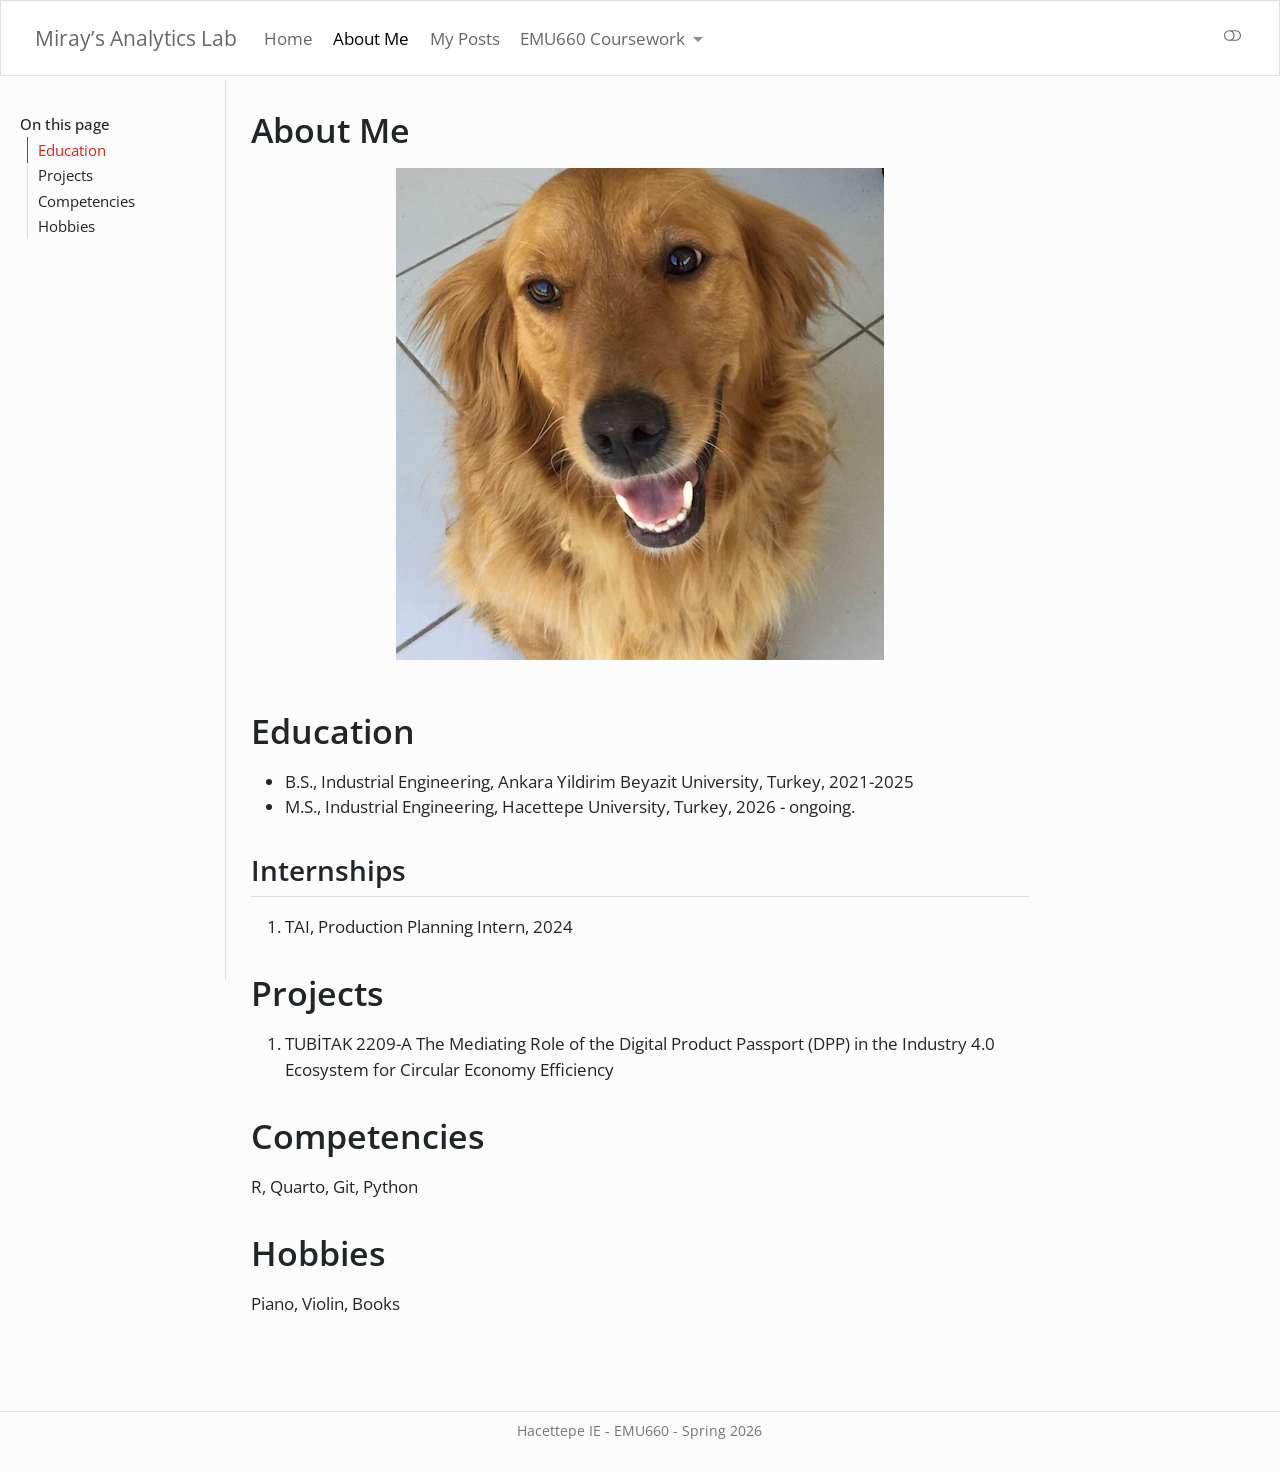
==== docs/about.html @ 6450e8f9 "update assgnmnts" ====
<!DOCTYPE html>
<html xmlns="http://www.w3.org/1999/xhtml" lang="en" xml:lang="en"><head>

<meta charset="utf-8">
<meta name="generator" content="quarto-1.8.25">

<meta name="viewport" content="width=device-width, initial-scale=1.0, user-scalable=yes">


<title>About Me – Miray’s Analytics Lab</title>
<style>
code{white-space: pre-wrap;}
span.smallcaps{font-variant: small-caps;}
div.columns{display: flex; gap: min(4vw, 1.5em);}
div.column{flex: auto; overflow-x: auto;}
div.hanging-indent{margin-left: 1.5em; text-indent: -1.5em;}
ul.task-list{list-style: none;}
ul.task-list li input[type="checkbox"] {
  width: 0.8em;
  margin: 0 0.8em 0.2em -1em; /* quarto-specific, see https://github.com/quarto-dev/quarto-cli/issues/4556 */ 
  vertical-align: middle;
}
</style>


<script src="site_libs/quarto-nav/quarto-nav.js"></script>
<script src="site_libs/quarto-nav/headroom.min.js"></script>
<script src="site_libs/clipboard/clipboard.min.js"></script>
<script src="site_libs/quarto-search/autocomplete.umd.js"></script>
<script src="site_libs/quarto-search/fuse.min.js"></script>
<script src="site_libs/quarto-search/quarto-search.js"></script>
<meta name="quarto:offset" content="./">
<script src="site_libs/quarto-html/quarto.js" type="module"></script>
<script src="site_libs/quarto-html/tabsets/tabsets.js" type="module"></script>
<script src="site_libs/quarto-html/axe/axe-check.js" type="module"></script>
<script src="site_libs/quarto-html/popper.min.js"></script>
<script src="site_libs/quarto-html/tippy.umd.min.js"></script>
<script src="site_libs/quarto-html/anchor.min.js"></script>
<link href="site_libs/quarto-html/tippy.css" rel="stylesheet">
<link href="site_libs/quarto-html/quarto-syntax-highlighting-7b89279ff1a6dce999919e0e67d4d9ec.css" rel="stylesheet" class="quarto-color-scheme" id="quarto-text-highlighting-styles">
<link href="site_libs/quarto-html/quarto-syntax-highlighting-dark-707d8167ce6003fca903bfe2be84ab7f.css" rel="stylesheet" class="quarto-color-scheme quarto-color-alternate" id="quarto-text-highlighting-styles">
<link href="site_libs/quarto-html/quarto-syntax-highlighting-7b89279ff1a6dce999919e0e67d4d9ec.css" rel="stylesheet" class="quarto-color-scheme-extra" id="quarto-text-highlighting-styles">
<script src="site_libs/bootstrap/bootstrap.min.js"></script>
<link href="site_libs/bootstrap/bootstrap-icons.css" rel="stylesheet">
<link href="site_libs/bootstrap/bootstrap-dc61dccf6db8fd9416e1204158b08c6a.min.css" rel="stylesheet" append-hash="true" class="quarto-color-scheme" id="quarto-bootstrap" data-mode="light">
<link href="site_libs/bootstrap/bootstrap-dark-521981a8940135a76b4a303cca0f53aa.min.css" rel="stylesheet" append-hash="true" class="quarto-color-scheme quarto-color-alternate" id="quarto-bootstrap" data-mode="dark">
<link href="site_libs/bootstrap/bootstrap-dc61dccf6db8fd9416e1204158b08c6a.min.css" rel="stylesheet" append-hash="true" class="quarto-color-scheme-extra" id="quarto-bootstrap" data-mode="light">
<script id="quarto-search-options" type="application/json">{
  "location": "navbar",
  "copy-button": false,
  "collapse-after": 3,
  "panel-placement": "end",
  "type": "overlay",
  "limit": 50,
  "keyboard-shortcut": [
    "f",
    "/",
    "s"
  ],
  "show-item-context": false,
  "language": {
    "search-no-results-text": "No results",
    "search-matching-documents-text": "matching documents",
    "search-copy-link-title": "Copy link to search",
    "search-hide-matches-text": "Hide additional matches",
    "search-more-match-text": "more match in this document",
    "search-more-matches-text": "more matches in this document",
    "search-clear-button-title": "Clear",
    "search-text-placeholder": "",
    "search-detached-cancel-button-title": "Cancel",
    "search-submit-button-title": "Submit",
    "search-label": "Search"
  }
}</script>


<link rel="stylesheet" href="styles.css">
</head>

<body class="docked nav-fixed quarto-light"><script id="quarto-html-before-body" type="application/javascript">
    const toggleBodyColorMode = (bsSheetEl) => {
      const mode = bsSheetEl.getAttribute("data-mode");
      const bodyEl = window.document.querySelector("body");
      if (mode === "dark") {
        bodyEl.classList.add("quarto-dark");
        bodyEl.classList.remove("quarto-light");
      } else {
        bodyEl.classList.add("quarto-light");
        bodyEl.classList.remove("quarto-dark");
      }
    }
    const toggleBodyColorPrimary = () => {
      const bsSheetEl = window.document.querySelector("link#quarto-bootstrap:not([rel=disabled-stylesheet])");
      if (bsSheetEl) {
        toggleBodyColorMode(bsSheetEl);
      }
    }
    const setColorSchemeToggle = (alternate) => {
      const toggles = window.document.querySelectorAll('.quarto-color-scheme-toggle');
      for (let i=0; i < toggles.length; i++) {
        const toggle = toggles[i];
        if (toggle) {
          if (alternate) {
            toggle.classList.add("alternate");
          } else {
            toggle.classList.remove("alternate");
          }
        }
      }
    };
    const toggleColorMode = (alternate) => {
      // Switch the stylesheets
      const primaryStylesheets = window.document.querySelectorAll('link.quarto-color-scheme:not(.quarto-color-alternate)');
      const alternateStylesheets = window.document.querySelectorAll('link.quarto-color-scheme.quarto-color-alternate');
      manageTransitions('#quarto-margin-sidebar .nav-link', false);
      if (alternate) {
        // note: dark is layered on light, we don't disable primary!
        enableStylesheet(alternateStylesheets);
        for (const sheetNode of alternateStylesheets) {
          if (sheetNode.id === "quarto-bootstrap") {
            toggleBodyColorMode(sheetNode);
          }
        }
      } else {
        disableStylesheet(alternateStylesheets);
        enableStylesheet(primaryStylesheets)
        toggleBodyColorPrimary();
      }
      manageTransitions('#quarto-margin-sidebar .nav-link', true);
      // Switch the toggles
      setColorSchemeToggle(alternate)
      // Hack to workaround the fact that safari doesn't
      // properly recolor the scrollbar when toggling (#1455)
      if (navigator.userAgent.indexOf('Safari') > 0 && navigator.userAgent.indexOf('Chrome') == -1) {
        manageTransitions("body", false);
        window.scrollTo(0, 1);
        setTimeout(() => {
          window.scrollTo(0, 0);
          manageTransitions("body", true);
        }, 40);
      }
    }
    const disableStylesheet = (stylesheets) => {
      for (let i=0; i < stylesheets.length; i++) {
        const stylesheet = stylesheets[i];
        stylesheet.rel = 'disabled-stylesheet';
      }
    }
    const enableStylesheet = (stylesheets) => {
      for (let i=0; i < stylesheets.length; i++) {
        const stylesheet = stylesheets[i];
        if(stylesheet.rel !== 'stylesheet') { // for Chrome, which will still FOUC without this check
          stylesheet.rel = 'stylesheet';
        }
      }
    }
    const manageTransitions = (selector, allowTransitions) => {
      const els = window.document.querySelectorAll(selector);
      for (let i=0; i < els.length; i++) {
        const el = els[i];
        if (allowTransitions) {
          el.classList.remove('notransition');
        } else {
          el.classList.add('notransition');
        }
      }
    }
    const isFileUrl = () => {
      return window.location.protocol === 'file:';
    }
    const hasAlternateSentinel = () => {
      let styleSentinel = getColorSchemeSentinel();
      if (styleSentinel !== null) {
        return styleSentinel === "alternate";
      } else {
        return false;
      }
    }
    const setStyleSentinel = (alternate) => {
      const value = alternate ? "alternate" : "default";
      if (!isFileUrl()) {
        window.localStorage.setItem("quarto-color-scheme", value);
      } else {
        localAlternateSentinel = value;
      }
    }
    const getColorSchemeSentinel = () => {
      if (!isFileUrl()) {
        const storageValue = window.localStorage.getItem("quarto-color-scheme");
        return storageValue != null ? storageValue : localAlternateSentinel;
      } else {
        return localAlternateSentinel;
      }
    }
    const toggleGiscusIfUsed = (isAlternate, darkModeDefault) => {
      const baseTheme = document.querySelector('#giscus-base-theme')?.value ?? 'light';
      const alternateTheme = document.querySelector('#giscus-alt-theme')?.value ?? 'dark';
      let newTheme = '';
      if(authorPrefersDark) {
        newTheme = isAlternate ? baseTheme : alternateTheme;
      } else {
        newTheme = isAlternate ? alternateTheme : baseTheme;
      }
      const changeGiscusTheme = () => {
        // From: https://github.com/giscus/giscus/issues/336
        const sendMessage = (message) => {
          const iframe = document.querySelector('iframe.giscus-frame');
          if (!iframe) return;
          iframe.contentWindow.postMessage({ giscus: message }, 'https://giscus.app');
        }
        sendMessage({
          setConfig: {
            theme: newTheme
          }
        });
      }
      const isGiscussLoaded = window.document.querySelector('iframe.giscus-frame') !== null;
      if (isGiscussLoaded) {
        changeGiscusTheme();
      }
    };
    const authorPrefersDark = false;
    const darkModeDefault = authorPrefersDark;
      document.querySelector('link#quarto-text-highlighting-styles.quarto-color-scheme-extra').rel = 'disabled-stylesheet';
      document.querySelector('link#quarto-bootstrap.quarto-color-scheme-extra').rel = 'disabled-stylesheet';
    let localAlternateSentinel = darkModeDefault ? 'alternate' : 'default';
    // Dark / light mode switch
    window.quartoToggleColorScheme = () => {
      // Read the current dark / light value
      let toAlternate = !hasAlternateSentinel();
      toggleColorMode(toAlternate);
      setStyleSentinel(toAlternate);
      toggleGiscusIfUsed(toAlternate, darkModeDefault);
      window.dispatchEvent(new Event('resize'));
    };
    // Switch to dark mode if need be
    if (hasAlternateSentinel()) {
      toggleColorMode(true);
    } else {
      toggleColorMode(false);
    }
  </script>

<div id="quarto-search-results"></div>
  <header id="quarto-header" class="headroom fixed-top">
    <nav class="navbar navbar-expand-lg " data-bs-theme="dark">
      <div class="navbar-container container-fluid">
      <div class="navbar-brand-container mx-auto">
    <a href="./index.html" class="navbar-brand navbar-brand-logo">
    </a>
    <a class="navbar-brand" href="./index.html">
    <span class="navbar-title">Miray’s Analytics Lab</span>
    </a>
  </div>
            <div id="quarto-search" class="" title="Search"></div>
          <button class="navbar-toggler" type="button" data-bs-toggle="collapse" data-bs-target="#navbarCollapse" aria-controls="navbarCollapse" role="menu" aria-expanded="false" aria-label="Toggle navigation" onclick="if (window.quartoToggleHeadroom) { window.quartoToggleHeadroom(); }">
  <span class="navbar-toggler-icon"></span>
</button>
          <div class="collapse navbar-collapse" id="navbarCollapse">
            <ul class="navbar-nav navbar-nav-scroll me-auto">
  <li class="nav-item">
    <a class="nav-link" href="./index.html"> 
<span class="menu-text">Home</span></a>
  </li>  
  <li class="nav-item">
    <a class="nav-link active" href="./about.html" aria-current="page"> 
<span class="menu-text">About Me</span></a>
  </li>  
  <li class="nav-item">
    <a class="nav-link" href="./posts.html"> 
<span class="menu-text">My Posts</span></a>
  </li>  
  <li class="nav-item dropdown ">
    <a class="nav-link dropdown-toggle" href="#" id="nav-menu-emu660-coursework" role="link" data-bs-toggle="dropdown" aria-expanded="false">
 <span class="menu-text">EMU660 Coursework</span>
    </a>
    <ul class="dropdown-menu" aria-labelledby="nav-menu-emu660-coursework">    
        <li>
    <a class="dropdown-item" href="./assignments.html">
 <span class="dropdown-text">Assignments</span></a>
  </li>  
        <li>
    <a class="dropdown-item" href="./project.html">
 <span class="dropdown-text">Project</span></a>
  </li>  
    </ul>
  </li>
</ul>
          </div> <!-- /navcollapse -->
            <div class="quarto-navbar-tools tools-wide">
    <a href="https://github.com/sevvalmiray" title="" class="quarto-navigation-tool px-1" aria-label=""><i class="bi bi-github"></i></a>
    <a href="https://www.linkedin.com/in/sevvalmiray/" title="" class="quarto-navigation-tool px-1" aria-label=""><i class="bi bi-linkedin"></i></a>
  <a href="" class="quarto-color-scheme-toggle quarto-navigation-tool  px-1" onclick="window.quartoToggleColorScheme(); return false;" title="Toggle dark mode"><i class="bi"></i></a>
</div>
      </div> <!-- /container-fluid -->
    </nav>
</header>
<!-- content -->
<div id="quarto-content" class="quarto-container page-columns page-rows-contents page-layout-article page-navbar">
<!-- sidebar -->
  <nav id="quarto-sidebar" class="sidebar collapse collapse-horizontal quarto-sidebar-collapse-item sidebar-navigation docked overflow-auto">
    <nav id="TOC" role="doc-toc" class="toc-active">
    <h2 id="toc-title">On this page</h2>
   
  <ul>
  <li><a href="#education" id="toc-education" class="nav-link active" data-scroll-target="#education">Education</a>
  <ul class="collapse">
  <li><a href="#internships" id="toc-internships" class="nav-link" data-scroll-target="#internships">Internships</a></li>
  </ul></li>
  <li><a href="#projects" id="toc-projects" class="nav-link" data-scroll-target="#projects">Projects</a></li>
  <li><a href="#competencies" id="toc-competencies" class="nav-link" data-scroll-target="#competencies">Competencies</a></li>
  <li><a href="#hobbies" id="toc-hobbies" class="nav-link" data-scroll-target="#hobbies">Hobbies</a></li>
  </ul>
</nav>
</nav>
<div id="quarto-sidebar-glass" class="quarto-sidebar-collapse-item" data-bs-toggle="collapse" data-bs-target=".quarto-sidebar-collapse-item"></div>
<!-- margin-sidebar -->
    <div id="quarto-margin-sidebar" class="sidebar margin-sidebar zindex-bottom">
    </div>
<!-- main -->
<main class="content" id="quarto-document-content">


<header id="title-block-header" class="quarto-title-block default">
<div class="quarto-title">
<h1 class="title">About Me</h1>
</div>



<div class="quarto-title-meta">

    
  
    
  </div>
  


</header>


<div class="quarto-figure quarto-figure-center">
<figure class="figure">
<p><img src="assets/images/vesikalik1.jpeg" class="img-fluid quarto-figure quarto-figure-center figure-img"></p>
</figure>
</div>
<section id="education" class="level1">
<h1>Education</h1>
<ul>
<li>B.S., Industrial Engineering, Ankara Yildirim Beyazit University, Turkey, 2021-2025</li>
<li>M.S., Industrial Engineering, Hacettepe University, Turkey, 2026 - ongoing.</li>
</ul>
<section id="internships" class="level2">
<h2 class="anchored" data-anchor-id="internships">Internships</h2>
<ol type="1">
<li>TAI, Production Planning Intern, 2024</li>
</ol>
</section>
</section>
<section id="projects" class="level1">
<h1>Projects</h1>
<ol type="1">
<li>TUBİTAK 2209-A The Mediating Role of the Digital Product Passport (DPP) in the Industry 4.0 Ecosystem for Circular Economy Efficiency</li>
</ol>
</section>
<section id="competencies" class="level1">
<h1>Competencies</h1>
<p>R, Quarto, Git, Python</p>
</section>
<section id="hobbies" class="level1">
<h1>Hobbies</h1>
<p>Piano, Violin, Books</p>


</section>

<a onclick="window.scrollTo(0, 0); return false;" role="button" id="quarto-back-to-top"><i class="bi bi-arrow-up"></i> Back to top</a></main> <!-- /main -->
<script id="quarto-html-after-body" type="application/javascript">
  window.document.addEventListener("DOMContentLoaded", function (event) {
    // Ensure there is a toggle, if there isn't float one in the top right
    if (window.document.querySelector('.quarto-color-scheme-toggle') === null) {
      const a = window.document.createElement('a');
      a.classList.add('top-right');
      a.classList.add('quarto-color-scheme-toggle');
      a.href = "";
      a.onclick = function() { try { window.quartoToggleColorScheme(); } catch {} return false; };
      const i = window.document.createElement("i");
      i.classList.add('bi');
      a.appendChild(i);
      window.document.body.appendChild(a);
    }
    setColorSchemeToggle(hasAlternateSentinel())
    const icon = "";
    const anchorJS = new window.AnchorJS();
    anchorJS.options = {
      placement: 'right',
      icon: icon
    };
    anchorJS.add('.anchored');
    const isCodeAnnotation = (el) => {
      for (const clz of el.classList) {
        if (clz.startsWith('code-annotation-')) {                     
          return true;
        }
      }
      return false;
    }
    const onCopySuccess = function(e) {
      // button target
      const button = e.trigger;
      // don't keep focus
      button.blur();
      // flash "checked"
      button.classList.add('code-copy-button-checked');
      var currentTitle = button.getAttribute("title");
      button.setAttribute("title", "Copied!");
      let tooltip;
      if (window.bootstrap) {
        button.setAttribute("data-bs-toggle", "tooltip");
        button.setAttribute("data-bs-placement", "left");
        button.setAttribute("data-bs-title", "Copied!");
        tooltip = new bootstrap.Tooltip(button, 
          { trigger: "manual", 
            customClass: "code-copy-button-tooltip",
            offset: [0, -8]});
        tooltip.show();    
      }
      setTimeout(function() {
        if (tooltip) {
          tooltip.hide();
          button.removeAttribute("data-bs-title");
          button.removeAttribute("data-bs-toggle");
          button.removeAttribute("data-bs-placement");
        }
        button.setAttribute("title", currentTitle);
        button.classList.remove('code-copy-button-checked');
      }, 1000);
      // clear code selection
      e.clearSelection();
    }
    const getTextToCopy = function(trigger) {
      const outerScaffold = trigger.parentElement.cloneNode(true);
      const codeEl = outerScaffold.querySelector('code');
      for (const childEl of codeEl.children) {
        if (isCodeAnnotation(childEl)) {
          childEl.remove();
        }
      }
      return codeEl.innerText;
    }
    const clipboard = new window.ClipboardJS('.code-copy-button:not([data-in-quarto-modal])', {
      text: getTextToCopy
    });
    clipboard.on('success', onCopySuccess);
    if (window.document.getElementById('quarto-embedded-source-code-modal')) {
      const clipboardModal = new window.ClipboardJS('.code-copy-button[data-in-quarto-modal]', {
        text: getTextToCopy,
        container: window.document.getElementById('quarto-embedded-source-code-modal')
      });
      clipboardModal.on('success', onCopySuccess);
    }
      var localhostRegex = new RegExp(/^(?:http|https):\/\/localhost\:?[0-9]*\//);
      var mailtoRegex = new RegExp(/^mailto:/);
        var filterRegex = new RegExp('/' + window.location.host + '/');
      var isInternal = (href) => {
          return filterRegex.test(href) || localhostRegex.test(href) || mailtoRegex.test(href);
      }
      // Inspect non-navigation links and adorn them if external
     var links = window.document.querySelectorAll('a[href]:not(.nav-link):not(.navbar-brand):not(.toc-action):not(.sidebar-link):not(.sidebar-item-toggle):not(.pagination-link):not(.no-external):not([aria-hidden]):not(.dropdown-item):not(.quarto-navigation-tool):not(.about-link)');
      for (var i=0; i<links.length; i++) {
        const link = links[i];
        if (!isInternal(link.href)) {
          // undo the damage that might have been done by quarto-nav.js in the case of
          // links that we want to consider external
          if (link.dataset.originalHref !== undefined) {
            link.href = link.dataset.originalHref;
          }
        }
      }
    function tippyHover(el, contentFn, onTriggerFn, onUntriggerFn) {
      const config = {
        allowHTML: true,
        maxWidth: 500,
        delay: 100,
        arrow: false,
        appendTo: function(el) {
            return el.parentElement;
        },
        interactive: true,
        interactiveBorder: 10,
        theme: 'quarto',
        placement: 'bottom-start',
      };
      if (contentFn) {
        config.content = contentFn;
      }
      if (onTriggerFn) {
        config.onTrigger = onTriggerFn;
      }
      if (onUntriggerFn) {
        config.onUntrigger = onUntriggerFn;
      }
      window.tippy(el, config); 
    }
    const noterefs = window.document.querySelectorAll('a[role="doc-noteref"]');
    for (var i=0; i<noterefs.length; i++) {
      const ref = noterefs[i];
      tippyHover(ref, function() {
        // use id or data attribute instead here
        let href = ref.getAttribute('data-footnote-href') || ref.getAttribute('href');
        try { href = new URL(href).hash; } catch {}
        const id = href.replace(/^#\/?/, "");
        const note = window.document.getElementById(id);
        if (note) {
          return note.innerHTML;
        } else {
          return "";
        }
      });
    }
    const xrefs = window.document.querySelectorAll('a.quarto-xref');
    const processXRef = (id, note) => {
      // Strip column container classes
      const stripColumnClz = (el) => {
        el.classList.remove("page-full", "page-columns");
        if (el.children) {
          for (const child of el.children) {
            stripColumnClz(child);
          }
        }
      }
      stripColumnClz(note)
      if (id === null || id.startsWith('sec-')) {
        // Special case sections, only their first couple elements
        const container = document.createElement("div");
        if (note.children && note.children.length > 2) {
          container.appendChild(note.children[0].cloneNode(true));
          for (let i = 1; i < note.children.length; i++) {
            const child = note.children[i];
            if (child.tagName === "P" && child.innerText === "") {
              continue;
            } else {
              container.appendChild(child.cloneNode(true));
              break;
            }
          }
          if (window.Quarto?.typesetMath) {
            window.Quarto.typesetMath(container);
          }
          return container.innerHTML
        } else {
          if (window.Quarto?.typesetMath) {
            window.Quarto.typesetMath(note);
          }
          return note.innerHTML;
        }
      } else {
        // Remove any anchor links if they are present
        const anchorLink = note.querySelector('a.anchorjs-link');
        if (anchorLink) {
          anchorLink.remove();
        }
        if (window.Quarto?.typesetMath) {
          window.Quarto.typesetMath(note);
        }
        if (note.classList.contains("callout")) {
          return note.outerHTML;
        } else {
          return note.innerHTML;
        }
      }
    }
    for (var i=0; i<xrefs.length; i++) {
      const xref = xrefs[i];
      tippyHover(xref, undefined, function(instance) {
        instance.disable();
        let url = xref.getAttribute('href');
        let hash = undefined; 
        if (url.startsWith('#')) {
          hash = url;
        } else {
          try { hash = new URL(url).hash; } catch {}
        }
        if (hash) {
          const id = hash.replace(/^#\/?/, "");
          const note = window.document.getElementById(id);
          if (note !== null) {
            try {
              const html = processXRef(id, note.cloneNode(true));
              instance.setContent(html);
            } finally {
              instance.enable();
              instance.show();
            }
          } else {
            // See if we can fetch this
            fetch(url.split('#')[0])
            .then(res => res.text())
            .then(html => {
              const parser = new DOMParser();
              const htmlDoc = parser.parseFromString(html, "text/html");
              const note = htmlDoc.getElementById(id);
              if (note !== null) {
                const html = processXRef(id, note);
                instance.setContent(html);
              } 
            }).finally(() => {
              instance.enable();
              instance.show();
            });
          }
        } else {
          // See if we can fetch a full url (with no hash to target)
          // This is a special case and we should probably do some content thinning / targeting
          fetch(url)
          .then(res => res.text())
          .then(html => {
            const parser = new DOMParser();
            const htmlDoc = parser.parseFromString(html, "text/html");
            const note = htmlDoc.querySelector('main.content');
            if (note !== null) {
              // This should only happen for chapter cross references
              // (since there is no id in the URL)
              // remove the first header
              if (note.children.length > 0 && note.children[0].tagName === "HEADER") {
                note.children[0].remove();
              }
              const html = processXRef(null, note);
              instance.setContent(html);
            } 
          }).finally(() => {
            instance.enable();
            instance.show();
          });
        }
      }, function(instance) {
      });
    }
        let selectedAnnoteEl;
        const selectorForAnnotation = ( cell, annotation) => {
          let cellAttr = 'data-code-cell="' + cell + '"';
          let lineAttr = 'data-code-annotation="' +  annotation + '"';
          const selector = 'span[' + cellAttr + '][' + lineAttr + ']';
          return selector;
        }
        const selectCodeLines = (annoteEl) => {
          const doc = window.document;
          const targetCell = annoteEl.getAttribute("data-target-cell");
          const targetAnnotation = annoteEl.getAttribute("data-target-annotation");
          const annoteSpan = window.document.querySelector(selectorForAnnotation(targetCell, targetAnnotation));
          const lines = annoteSpan.getAttribute("data-code-lines").split(",");
          const lineIds = lines.map((line) => {
            return targetCell + "-" + line;
          })
          let top = null;
          let height = null;
          let parent = null;
          if (lineIds.length > 0) {
              //compute the position of the single el (top and bottom and make a div)
              const el = window.document.getElementById(lineIds[0]);
              top = el.offsetTop;
              height = el.offsetHeight;
              parent = el.parentElement.parentElement;
            if (lineIds.length > 1) {
              const lastEl = window.document.getElementById(lineIds[lineIds.length - 1]);
              const bottom = lastEl.offsetTop + lastEl.offsetHeight;
              height = bottom - top;
            }
            if (top !== null && height !== null && parent !== null) {
              // cook up a div (if necessary) and position it 
              let div = window.document.getElementById("code-annotation-line-highlight");
              if (div === null) {
                div = window.document.createElement("div");
                div.setAttribute("id", "code-annotation-line-highlight");
                div.style.position = 'absolute';
                parent.appendChild(div);
              }
              div.style.top = top - 2 + "px";
              div.style.height = height + 4 + "px";
              div.style.left = 0;
              let gutterDiv = window.document.getElementById("code-annotation-line-highlight-gutter");
              if (gutterDiv === null) {
                gutterDiv = window.document.createElement("div");
                gutterDiv.setAttribute("id", "code-annotation-line-highlight-gutter");
                gutterDiv.style.position = 'absolute';
                const codeCell = window.document.getElementById(targetCell);
                const gutter = codeCell.querySelector('.code-annotation-gutter');
                gutter.appendChild(gutterDiv);
              }
              gutterDiv.style.top = top - 2 + "px";
              gutterDiv.style.height = height + 4 + "px";
            }
            selectedAnnoteEl = annoteEl;
          }
        };
        const unselectCodeLines = () => {
          const elementsIds = ["code-annotation-line-highlight", "code-annotation-line-highlight-gutter"];
          elementsIds.forEach((elId) => {
            const div = window.document.getElementById(elId);
            if (div) {
              div.remove();
            }
          });
          selectedAnnoteEl = undefined;
        };
          // Handle positioning of the toggle
      window.addEventListener(
        "resize",
        throttle(() => {
          elRect = undefined;
          if (selectedAnnoteEl) {
            selectCodeLines(selectedAnnoteEl);
          }
        }, 10)
      );
      function throttle(fn, ms) {
      let throttle = false;
      let timer;
        return (...args) => {
          if(!throttle) { // first call gets through
              fn.apply(this, args);
              throttle = true;
          } else { // all the others get throttled
              if(timer) clearTimeout(timer); // cancel #2
              timer = setTimeout(() => {
                fn.apply(this, args);
                timer = throttle = false;
              }, ms);
          }
        };
      }
        // Attach click handler to the DT
        const annoteDls = window.document.querySelectorAll('dt[data-target-cell]');
        for (const annoteDlNode of annoteDls) {
          annoteDlNode.addEventListener('click', (event) => {
            const clickedEl = event.target;
            if (clickedEl !== selectedAnnoteEl) {
              unselectCodeLines();
              const activeEl = window.document.querySelector('dt[data-target-cell].code-annotation-active');
              if (activeEl) {
                activeEl.classList.remove('code-annotation-active');
              }
              selectCodeLines(clickedEl);
              clickedEl.classList.add('code-annotation-active');
            } else {
              // Unselect the line
              unselectCodeLines();
              clickedEl.classList.remove('code-annotation-active');
            }
          });
        }
    const findCites = (el) => {
      const parentEl = el.parentElement;
      if (parentEl) {
        const cites = parentEl.dataset.cites;
        if (cites) {
          return {
            el,
            cites: cites.split(' ')
          };
        } else {
          return findCites(el.parentElement)
        }
      } else {
        return undefined;
      }
    };
    var bibliorefs = window.document.querySelectorAll('a[role="doc-biblioref"]');
    for (var i=0; i<bibliorefs.length; i++) {
      const ref = bibliorefs[i];
      const citeInfo = findCites(ref);
      if (citeInfo) {
        tippyHover(citeInfo.el, function() {
          var popup = window.document.createElement('div');
          citeInfo.cites.forEach(function(cite) {
            var citeDiv = window.document.createElement('div');
            citeDiv.classList.add('hanging-indent');
            citeDiv.classList.add('csl-entry');
            var biblioDiv = window.document.getElementById('ref-' + cite);
            if (biblioDiv) {
              citeDiv.innerHTML = biblioDiv.innerHTML;
            }
            popup.appendChild(citeDiv);
          });
          return popup.innerHTML;
        });
      }
    }
  });
  </script>
</div> <!-- /content -->
<footer class="footer">
  <div class="nav-footer">
    <div class="nav-footer-left">
      &nbsp;
    </div>   
    <div class="nav-footer-center">
<p>Hacettepe IE - EMU660 - Spring 2026</p>
</div>
    <div class="nav-footer-right">
      &nbsp;
    </div>
  </div>
</footer>




</body></html>
---- docs/site_libs/quarto-html/quarto-syntax-highlighting-7b89279ff1a6dce999919e0e67d4d9ec.css ----
/* quarto syntax highlight colors */
:root {
  --quarto-hl-ot-color: #003B4F;
  --quarto-hl-at-color: #657422;
  --quarto-hl-ss-color: #20794D;
  --quarto-hl-an-color: #5E5E5E;
  --quarto-hl-fu-color: #4758AB;
  --quarto-hl-st-color: #20794D;
  --quarto-hl-cf-color: #003B4F;
  --quarto-hl-op-color: #5E5E5E;
  --quarto-hl-er-color: #AD0000;
  --quarto-hl-bn-color: #AD0000;
  --quarto-hl-al-color: #AD0000;
  --quarto-hl-va-color: #111111;
  --quarto-hl-bu-color: inherit;
  --quarto-hl-ex-color: inherit;
  --quarto-hl-pp-color: #AD0000;
  --quarto-hl-in-color: #5E5E5E;
  --quarto-hl-vs-color: #20794D;
  --quarto-hl-wa-color: #5E5E5E;
  --quarto-hl-do-color: #5E5E5E;
  --quarto-hl-im-color: #00769E;
  --quarto-hl-ch-color: #20794D;
  --quarto-hl-dt-color: #AD0000;
  --quarto-hl-fl-color: #AD0000;
  --quarto-hl-co-color: #5E5E5E;
  --quarto-hl-cv-color: #5E5E5E;
  --quarto-hl-cn-color: #8f5902;
  --quarto-hl-sc-color: #5E5E5E;
  --quarto-hl-dv-color: #AD0000;
  --quarto-hl-kw-color: #003B4F;
}

/* other quarto variables */
:root {
  --quarto-font-monospace: SFMono-Regular, Menlo, Monaco, Consolas, "Liberation Mono", "Courier New", monospace;
}

/* syntax highlight based on Pandoc's rules */
pre > code.sourceCode > span {
  color: #003B4F;
}

code.sourceCode > span {
  color: #003B4F;
}

div.sourceCode,
div.sourceCode pre.sourceCode {
  color: #003B4F;
}

/* Normal */
code span {
  color: #003B4F;
}

/* Alert */
code span.al {
  color: #AD0000;
  font-style: inherit;
}

/* Annotation */
code span.an {
  color: #5E5E5E;
  font-style: inherit;
}

/* Attribute */
code span.at {
  color: #657422;
  font-style: inherit;
}

/* BaseN */
code span.bn {
  color: #AD0000;
  font-style: inherit;
}

/* BuiltIn */
code span.bu {
  font-style: inherit;
}

/* ControlFlow */
code span.cf {
  color: #003B4F;
  font-weight: bold;
  font-style: inherit;
}

/* Char */
code span.ch {
  color: #20794D;
  font-style: inherit;
}

/* Constant */
code span.cn {
  color: #8f5902;
  font-style: inherit;
}

/* Comment */
code span.co {
  color: #5E5E5E;
  font-style: inherit;
}

/* CommentVar */
code span.cv {
  color: #5E5E5E;
  font-style: italic;
}

/* Documentation */
code span.do {
  color: #5E5E5E;
  font-style: italic;
}

/* DataType */
code span.dt {
  color: #AD0000;
  font-style: inherit;
}

/* DecVal */
code span.dv {
  color: #AD0000;
  font-style: inherit;
}

/* Error */
code span.er {
  color: #AD0000;
  font-style: inherit;
}

/* Extension */
code span.ex {
  font-style: inherit;
}

/* Float */
code span.fl {
  color: #AD0000;
  font-style: inherit;
}

/* Function */
code span.fu {
  color: #4758AB;
  font-style: inherit;
}

/* Import */
code span.im {
  color: #00769E;
  font-style: inherit;
}

/* Information */
code span.in {
  color: #5E5E5E;
  font-style: inherit;
}

/* Keyword */
code span.kw {
  color: #003B4F;
  font-weight: bold;
  font-style: inherit;
}

/* Operator */
code span.op {
  color: #5E5E5E;
  font-style: inherit;
}

/* Other */
code span.ot {
  color: #003B4F;
  font-style: inherit;
}

/* Preprocessor */
code span.pp {
  color: #AD0000;
  font-style: inherit;
}

/* SpecialChar */
code span.sc {
  color: #5E5E5E;
  font-style: inherit;
}

/* SpecialString */
code span.ss {
  color: #20794D;
  font-style: inherit;
}

/* String */
code span.st {
  color: #20794D;
  font-style: inherit;
}

/* Variable */
code span.va {
  color: #111111;
  font-style: inherit;
}

/* VerbatimString */
code span.vs {
  color: #20794D;
  font-style: inherit;
}

/* Warning */
code span.wa {
  color: #5E5E5E;
  font-style: italic;
}

.prevent-inlining {
  content: "</";
}

/*# sourceMappingURL=3944bc705cfaf4c80e56f77c5205168a.css.map */
---- docs/site_libs/quarto-html/quarto-syntax-highlighting-dark-707d8167ce6003fca903bfe2be84ab7f.css ----
/* quarto syntax highlight colors */
:root {
  --quarto-hl-al-color: #f07178;
  --quarto-hl-an-color: #d4d0ab;
  --quarto-hl-at-color: #00e0e0;
  --quarto-hl-bn-color: #d4d0ab;
  --quarto-hl-bu-color: #abe338;
  --quarto-hl-ch-color: #abe338;
  --quarto-hl-co-color: #f8f8f2;
  --quarto-hl-cv-color: #ffd700;
  --quarto-hl-cn-color: #ffd700;
  --quarto-hl-cf-color: #ffa07a;
  --quarto-hl-dt-color: #ffa07a;
  --quarto-hl-dv-color: #d4d0ab;
  --quarto-hl-do-color: #f8f8f2;
  --quarto-hl-er-color: #f07178;
  --quarto-hl-ex-color: #00e0e0;
  --quarto-hl-fl-color: #d4d0ab;
  --quarto-hl-fu-color: #ffa07a;
  --quarto-hl-im-color: #abe338;
  --quarto-hl-in-color: #d4d0ab;
  --quarto-hl-kw-color: #ffa07a;
  --quarto-hl-op-color: #ffa07a;
  --quarto-hl-ot-color: #00e0e0;
  --quarto-hl-pp-color: #dcc6e0;
  --quarto-hl-re-color: #00e0e0;
  --quarto-hl-sc-color: #abe338;
  --quarto-hl-ss-color: #abe338;
  --quarto-hl-st-color: #abe338;
  --quarto-hl-va-color: #00e0e0;
  --quarto-hl-vs-color: #abe338;
  --quarto-hl-wa-color: #dcc6e0;
}

/* other quarto variables */
:root {
  --quarto-font-monospace: SFMono-Regular, Menlo, Monaco, Consolas, "Liberation Mono", "Courier New", monospace;
}

/* syntax highlight based on Pandoc's rules */
pre > code.sourceCode > span {
  color: #f8f8f2;
}

code.sourceCode > span {
  color: #f8f8f2;
}

div.sourceCode,
div.sourceCode pre.sourceCode {
  color: #f8f8f2;
}

/* Normal */
code span {
  color: #f8f8f2;
}

/* Alert */
code span.al {
  color: #f07178;
}

/* Annotation */
code span.an {
  color: #d4d0ab;
}

/* Attribute */
code span.at {
  color: #00e0e0;
}

/* BaseN */
code span.bn {
  color: #d4d0ab;
}

/* BuiltIn */
code span.bu {
  color: #abe338;
}

/* ControlFlow */
code span.cf {
  font-weight: bold;
  color: #ffa07a;
}

/* Char */
code span.ch {
  color: #abe338;
}

/* Constant */
code span.cn {
  color: #ffd700;
}

/* Comment */
code span.co {
  font-style: italic;
  color: #f8f8f2;
}

/* CommentVar */
code span.cv {
  color: #ffd700;
}

/* Documentation */
code span.do {
  color: #f8f8f2;
}

/* DataType */
code span.dt {
  color: #ffa07a;
}

/* DecVal */
code span.dv {
  color: #d4d0ab;
}

/* Error */
code span.er {
  color: #f07178;
  text-decoration: underline;
}

/* Extension */
code span.ex {
  font-weight: bold;
  color: #00e0e0;
}

/* Float */
code span.fl {
  color: #d4d0ab;
}

/* Function */
code span.fu {
  color: #ffa07a;
}

/* Import */
code span.im {
  color: #abe338;
}

/* Information */
code span.in {
  color: #d4d0ab;
}

/* Keyword */
code span.kw {
  font-weight: bold;
  color: #ffa07a;
}

/* Operator */
code span.op {
  color: #ffa07a;
}

/* Other */
code span.ot {
  color: #00e0e0;
}

/* Preprocessor */
code span.pp {
  color: #dcc6e0;
}

/* RegionMarker */
code span.re {
  background-color: #f8f8f2;
  color: #00e0e0;
}

/* SpecialChar */
code span.sc {
  color: #abe338;
}

/* SpecialString */
code span.ss {
  color: #abe338;
}

/* String */
code span.st {
  color: #abe338;
}

/* Variable */
code span.va {
  color: #00e0e0;
}

/* VerbatimString */
code span.vs {
  color: #abe338;
}

/* Warning */
code span.wa {
  color: #dcc6e0;
}

.prevent-inlining {
  content: "</";
}

/*# sourceMappingURL=f5ab3bb6f5ded8da9f12dd3a91d3da26.css.map */
---- docs/site_libs/quarto-html/quarto-syntax-highlighting-7b89279ff1a6dce999919e0e67d4d9ec.css ----
/* quarto syntax highlight colors */
:root {
  --quarto-hl-ot-color: #003B4F;
  --quarto-hl-at-color: #657422;
  --quarto-hl-ss-color: #20794D;
  --quarto-hl-an-color: #5E5E5E;
  --quarto-hl-fu-color: #4758AB;
  --quarto-hl-st-color: #20794D;
  --quarto-hl-cf-color: #003B4F;
  --quarto-hl-op-color: #5E5E5E;
  --quarto-hl-er-color: #AD0000;
  --quarto-hl-bn-color: #AD0000;
  --quarto-hl-al-color: #AD0000;
  --quarto-hl-va-color: #111111;
  --quarto-hl-bu-color: inherit;
  --quarto-hl-ex-color: inherit;
  --quarto-hl-pp-color: #AD0000;
  --quarto-hl-in-color: #5E5E5E;
  --quarto-hl-vs-color: #20794D;
  --quarto-hl-wa-color: #5E5E5E;
  --quarto-hl-do-color: #5E5E5E;
  --quarto-hl-im-color: #00769E;
  --quarto-hl-ch-color: #20794D;
  --quarto-hl-dt-color: #AD0000;
  --quarto-hl-fl-color: #AD0000;
  --quarto-hl-co-color: #5E5E5E;
  --quarto-hl-cv-color: #5E5E5E;
  --quarto-hl-cn-color: #8f5902;
  --quarto-hl-sc-color: #5E5E5E;
  --quarto-hl-dv-color: #AD0000;
  --quarto-hl-kw-color: #003B4F;
}

/* other quarto variables */
:root {
  --quarto-font-monospace: SFMono-Regular, Menlo, Monaco, Consolas, "Liberation Mono", "Courier New", monospace;
}

/* syntax highlight based on Pandoc's rules */
pre > code.sourceCode > span {
  color: #003B4F;
}

code.sourceCode > span {
  color: #003B4F;
}

div.sourceCode,
div.sourceCode pre.sourceCode {
  color: #003B4F;
}

/* Normal */
code span {
  color: #003B4F;
}

/* Alert */
code span.al {
  color: #AD0000;
  font-style: inherit;
}

/* Annotation */
code span.an {
  color: #5E5E5E;
  font-style: inherit;
}

/* Attribute */
code span.at {
  color: #657422;
  font-style: inherit;
}

/* BaseN */
code span.bn {
  color: #AD0000;
  font-style: inherit;
}

/* BuiltIn */
code span.bu {
  font-style: inherit;
}

/* ControlFlow */
code span.cf {
  color: #003B4F;
  font-weight: bold;
  font-style: inherit;
}

/* Char */
code span.ch {
  color: #20794D;
  font-style: inherit;
}

/* Constant */
code span.cn {
  color: #8f5902;
  font-style: inherit;
}

/* Comment */
code span.co {
  color: #5E5E5E;
  font-style: inherit;
}

/* CommentVar */
code span.cv {
  color: #5E5E5E;
  font-style: italic;
}

/* Documentation */
code span.do {
  color: #5E5E5E;
  font-style: italic;
}

/* DataType */
code span.dt {
  color: #AD0000;
  font-style: inherit;
}

/* DecVal */
code span.dv {
  color: #AD0000;
  font-style: inherit;
}

/* Error */
code span.er {
  color: #AD0000;
  font-style: inherit;
}

/* Extension */
code span.ex {
  font-style: inherit;
}

/* Float */
code span.fl {
  color: #AD0000;
  font-style: inherit;
}

/* Function */
code span.fu {
  color: #4758AB;
  font-style: inherit;
}

/* Import */
code span.im {
  color: #00769E;
  font-style: inherit;
}

/* Information */
code span.in {
  color: #5E5E5E;
  font-style: inherit;
}

/* Keyword */
code span.kw {
  color: #003B4F;
  font-weight: bold;
  font-style: inherit;
}

/* Operator */
code span.op {
  color: #5E5E5E;
  font-style: inherit;
}

/* Other */
code span.ot {
  color: #003B4F;
  font-style: inherit;
}

/* Preprocessor */
code span.pp {
  color: #AD0000;
  font-style: inherit;
}

/* SpecialChar */
code span.sc {
  color: #5E5E5E;
  font-style: inherit;
}

/* SpecialString */
code span.ss {
  color: #20794D;
  font-style: inherit;
}

/* String */
code span.st {
  color: #20794D;
  font-style: inherit;
}

/* Variable */
code span.va {
  color: #111111;
  font-style: inherit;
}

/* VerbatimString */
code span.vs {
  color: #20794D;
  font-style: inherit;
}

/* Warning */
code span.wa {
  color: #5E5E5E;
  font-style: italic;
}

.prevent-inlining {
  content: "</";
}

/*# sourceMappingURL=3944bc705cfaf4c80e56f77c5205168a.css.map */
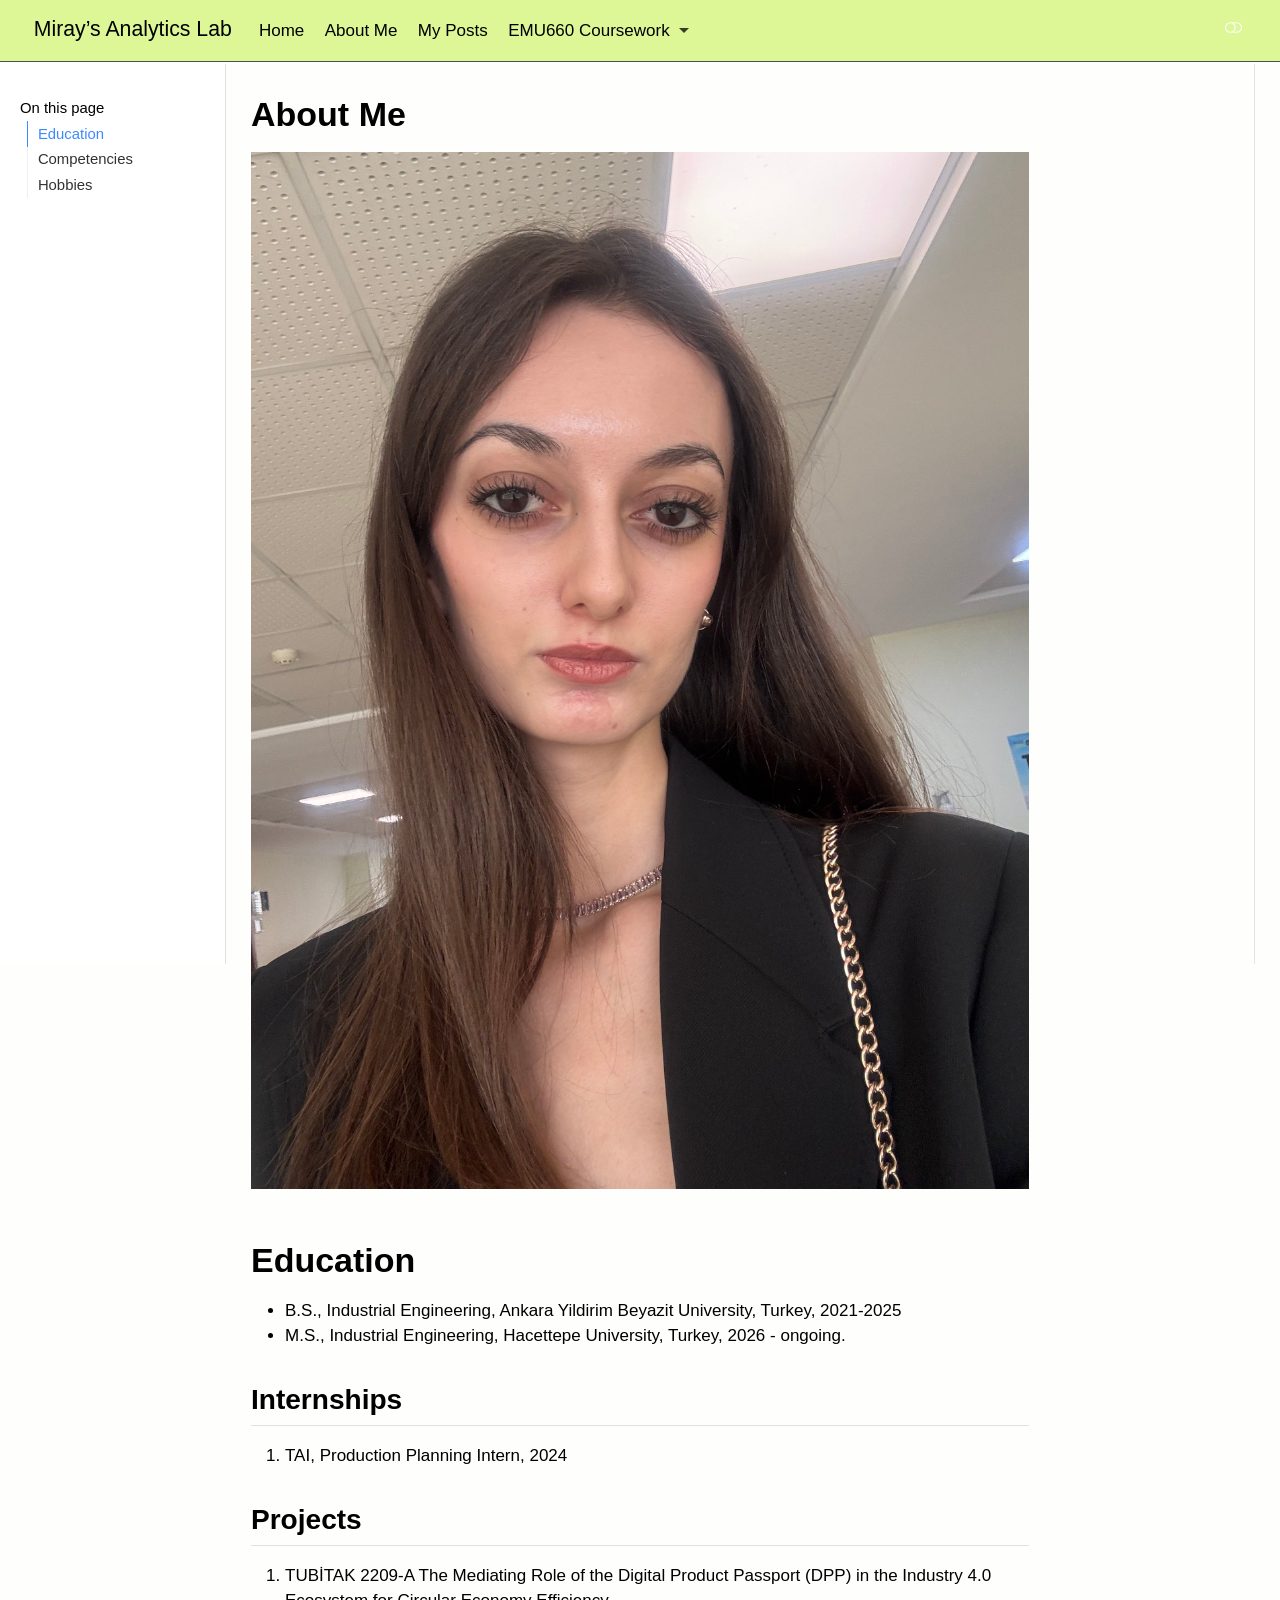
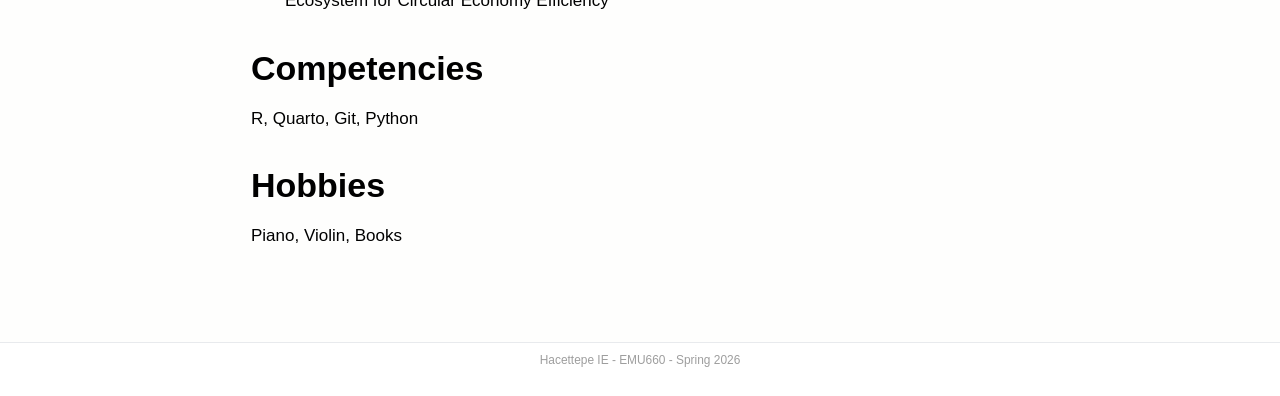
==== commit c750fba2: "update" ====
--- a/docs/about.html
+++ b/docs/about.html
@@ -42,9 +42,9 @@
 <link href="site_libs/quarto-html/quarto-syntax-highlighting-7b89279ff1a6dce999919e0e67d4d9ec.css" rel="stylesheet" class="quarto-color-scheme-extra" id="quarto-text-highlighting-styles">
 <script src="site_libs/bootstrap/bootstrap.min.js"></script>
 <link href="site_libs/bootstrap/bootstrap-icons.css" rel="stylesheet">
-<link href="site_libs/bootstrap/bootstrap-dc61dccf6db8fd9416e1204158b08c6a.min.css" rel="stylesheet" append-hash="true" class="quarto-color-scheme" id="quarto-bootstrap" data-mode="light">
-<link href="site_libs/bootstrap/bootstrap-dark-521981a8940135a76b4a303cca0f53aa.min.css" rel="stylesheet" append-hash="true" class="quarto-color-scheme quarto-color-alternate" id="quarto-bootstrap" data-mode="dark">
-<link href="site_libs/bootstrap/bootstrap-dc61dccf6db8fd9416e1204158b08c6a.min.css" rel="stylesheet" append-hash="true" class="quarto-color-scheme-extra" id="quarto-bootstrap" data-mode="light">
+<link href="site_libs/bootstrap/bootstrap-4d4b8f14ed55ebad8b755e943176241e.min.css" rel="stylesheet" append-hash="true" class="quarto-color-scheme" id="quarto-bootstrap" data-mode="light">
+<link href="site_libs/bootstrap/bootstrap-dark-5e496a0005638d79d8ee6bd274fd2ca8.min.css" rel="stylesheet" append-hash="true" class="quarto-color-scheme quarto-color-alternate" id="quarto-bootstrap" data-mode="dark">
+<link href="site_libs/bootstrap/bootstrap-4d4b8f14ed55ebad8b755e943176241e.min.css" rel="stylesheet" append-hash="true" class="quarto-color-scheme-extra" id="quarto-bootstrap" data-mode="light">
 <script id="quarto-search-options" type="application/json">{
   "location": "navbar",
   "copy-button": false,
@@ -74,7 +74,6 @@
 }</script>
 
 
-<link rel="stylesheet" href="styles.css">
 </head>
 
 <body class="docked nav-fixed quarto-light"><script id="quarto-html-before-body" type="application/javascript">
@@ -306,8 +305,8 @@
   <li><a href="#education" id="toc-education" class="nav-link active" data-scroll-target="#education">Education</a>
   <ul class="collapse">
   <li><a href="#internships" id="toc-internships" class="nav-link" data-scroll-target="#internships">Internships</a></li>
+  <li><a href="#projects" id="toc-projects" class="nav-link" data-scroll-target="#projects">Projects</a></li>
   </ul></li>
-  <li><a href="#projects" id="toc-projects" class="nav-link" data-scroll-target="#projects">Projects</a></li>
   <li><a href="#competencies" id="toc-competencies" class="nav-link" data-scroll-target="#competencies">Competencies</a></li>
   <li><a href="#hobbies" id="toc-hobbies" class="nav-link" data-scroll-target="#hobbies">Hobbies</a></li>
   </ul>
@@ -320,6 +319,31 @@
 <!-- main -->
 <main class="content" id="quarto-document-content">
 
+<div id="scroll-progress-bar"></div>
+
+<style>
+  #scroll-progress-bar {
+    position: fixed;
+    top: 0;
+    left: 0;
+    width: 0%;
+    height: 5px;
+    background: var(--link-color);
+    z-index: 9999;
+    transition: width 0.1s ease;
+    border-radius: 0 2px 2px 0;
+  }
+</style>
+
+<script>
+  window.addEventListener('scroll', function () {
+    const scrollTop = window.scrollY;
+    const docHeight = document.documentElement.scrollHeight - window.innerHeight;
+    const progress = docHeight > 0 ? (scrollTop / docHeight) * 100 : 0;
+    document.getElementById('scroll-progress-bar').style.width = progress + '%';
+  });
+
+</script>
 
 <header id="title-block-header" class="quarto-title-block default">
 <div class="quarto-title">
@@ -342,7 +366,7 @@
 
 <div class="quarto-figure quarto-figure-center">
 <figure class="figure">
-<p><img src="assets/images/vesikalik1.jpeg" class="img-fluid quarto-figure quarto-figure-center figure-img"></p>
+<p><img src="assets/images/vesikalik.jpeg" class="img-fluid quarto-figure quarto-figure-center figure-img"></p>
 </figure>
 </div>
 <section id="education" class="level1">
@@ -357,12 +381,12 @@
 <li>TAI, Production Planning Intern, 2024</li>
 </ol>
 </section>
-</section>
-<section id="projects" class="level1">
-<h1>Projects</h1>
+<section id="projects" class="level2">
+<h2 class="anchored" data-anchor-id="projects">Projects</h2>
 <ol type="1">
 <li>TUBİTAK 2209-A The Mediating Role of the Digital Product Passport (DPP) in the Industry 4.0 Ecosystem for Circular Economy Efficiency</li>
 </ol>
+</section>
 </section>
 <section id="competencies" class="level1">
 <h1>Competencies</h1>
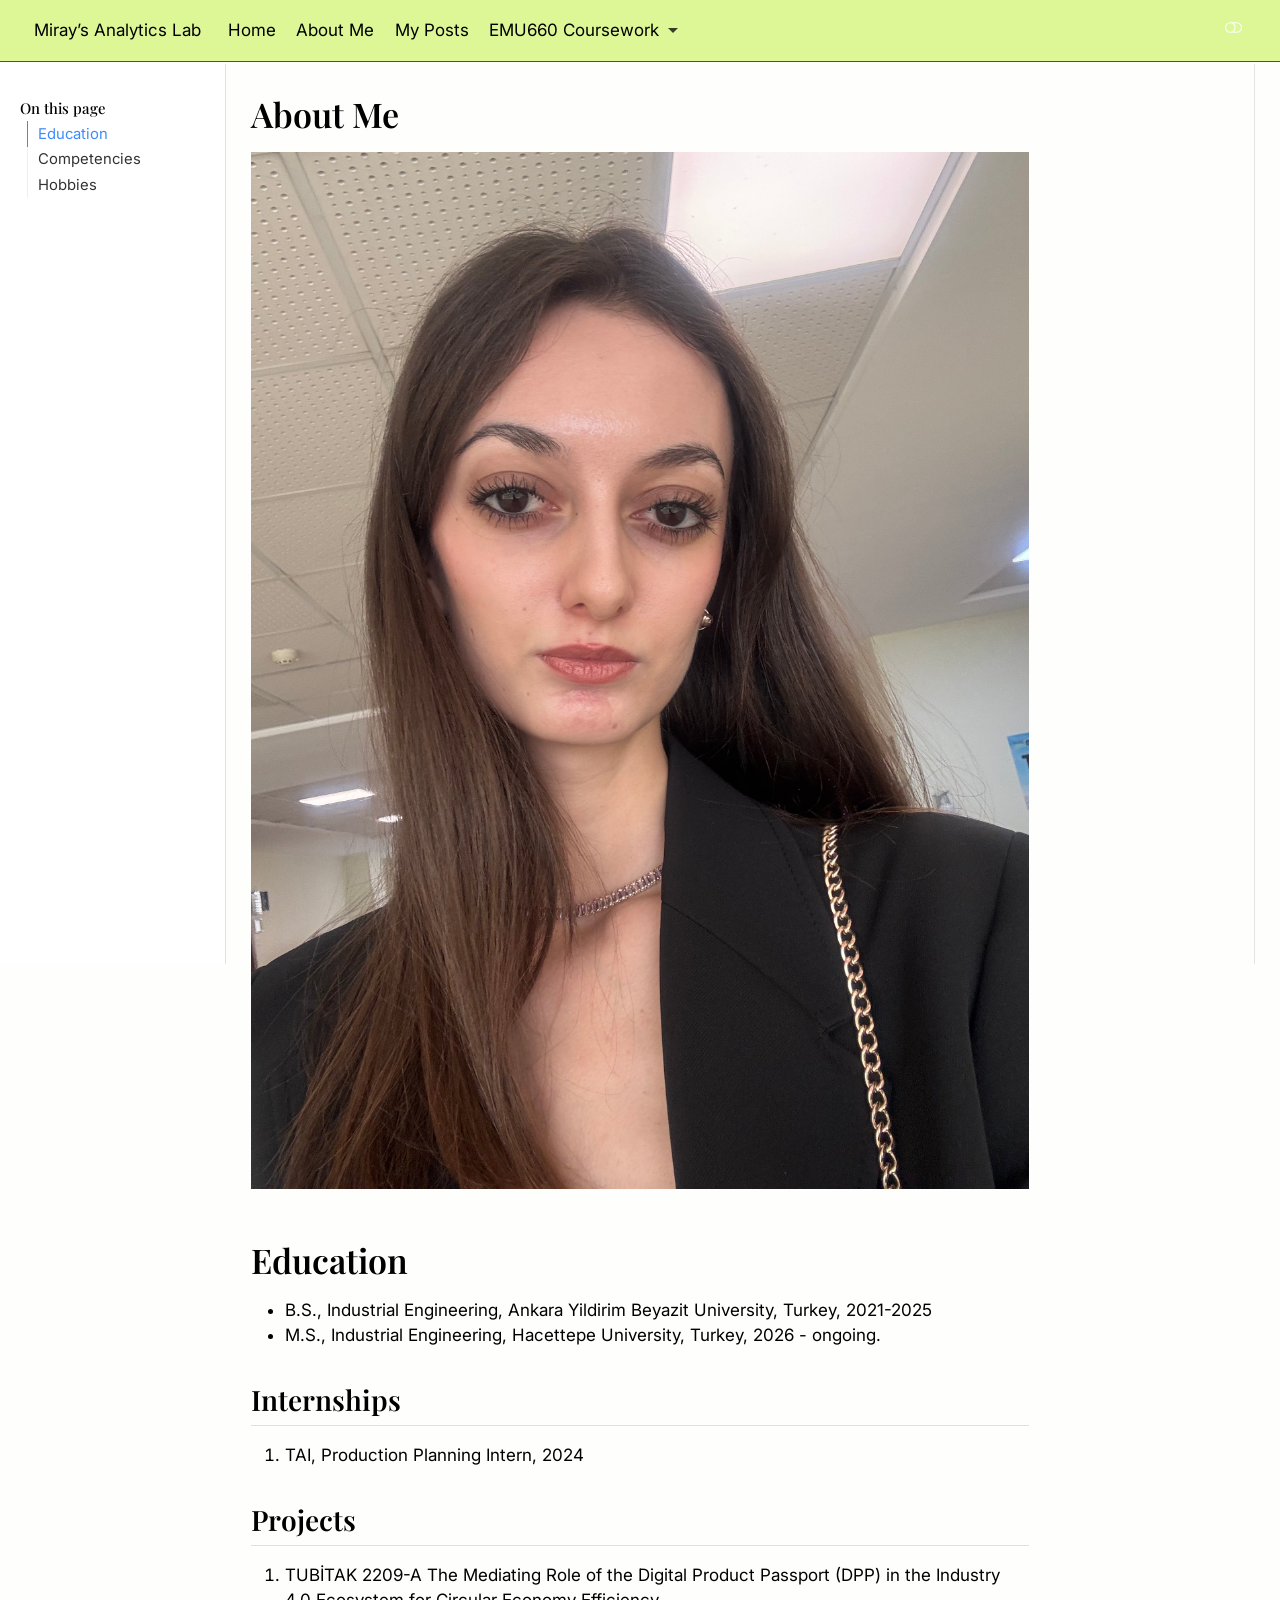
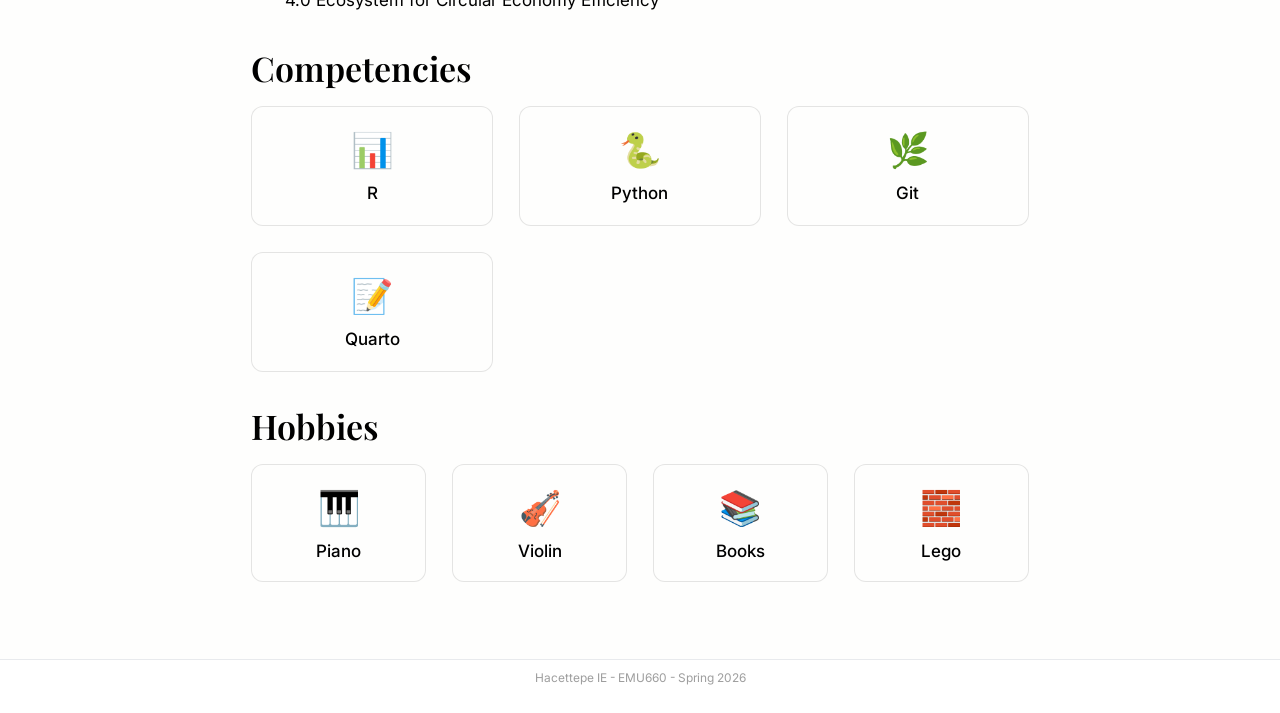
==== commit 3e8f8d33: "update" ====
--- a/docs/about.html
+++ b/docs/about.html
@@ -42,9 +42,9 @@
 <link href="site_libs/quarto-html/quarto-syntax-highlighting-7b89279ff1a6dce999919e0e67d4d9ec.css" rel="stylesheet" class="quarto-color-scheme-extra" id="quarto-text-highlighting-styles">
 <script src="site_libs/bootstrap/bootstrap.min.js"></script>
 <link href="site_libs/bootstrap/bootstrap-icons.css" rel="stylesheet">
-<link href="site_libs/bootstrap/bootstrap-4d4b8f14ed55ebad8b755e943176241e.min.css" rel="stylesheet" append-hash="true" class="quarto-color-scheme" id="quarto-bootstrap" data-mode="light">
-<link href="site_libs/bootstrap/bootstrap-dark-5e496a0005638d79d8ee6bd274fd2ca8.min.css" rel="stylesheet" append-hash="true" class="quarto-color-scheme quarto-color-alternate" id="quarto-bootstrap" data-mode="dark">
-<link href="site_libs/bootstrap/bootstrap-4d4b8f14ed55ebad8b755e943176241e.min.css" rel="stylesheet" append-hash="true" class="quarto-color-scheme-extra" id="quarto-bootstrap" data-mode="light">
+<link href="site_libs/bootstrap/bootstrap-17efe195fb522860841ea5a91abe93c9.min.css" rel="stylesheet" append-hash="true" class="quarto-color-scheme" id="quarto-bootstrap" data-mode="light">
+<link href="site_libs/bootstrap/bootstrap-dark-830ea00062cce7f05971b20db7515776.min.css" rel="stylesheet" append-hash="true" class="quarto-color-scheme quarto-color-alternate" id="quarto-bootstrap" data-mode="dark">
+<link href="site_libs/bootstrap/bootstrap-17efe195fb522860841ea5a91abe93c9.min.css" rel="stylesheet" append-hash="true" class="quarto-color-scheme-extra" id="quarto-bootstrap" data-mode="light">
 <script id="quarto-search-options" type="application/json">{
   "location": "navbar",
   "copy-button": false,
@@ -72,6 +72,8 @@
     "search-label": "Search"
   }
 }</script>
+<link rel="preconnect" href="https://fonts.googleapis.com">
+<link href="https://fonts.googleapis.com/css2?family=Inter:wght@400;500;600&amp;family=Playfair+Display:wght@500;600&amp;display=swap" rel="stylesheet">
 
 
 </head>
@@ -390,11 +392,105 @@
 </section>
 <section id="competencies" class="level1">
 <h1>Competencies</h1>
-<p>R, Quarto, Git, Python</p>
+<div class="grid">
+<div class="g-col-4">
+<div style="background: var(--bs-body-bg); border: 0.5px solid var(--bs-border-color); border-radius: 12px; padding: 1rem; text-align: center;">
+<div style="font-size: 2rem; margin-bottom: 6px;">
+📊
+</div>
+<div style="font-weight: 500;">
+R
+</div>
+<div style="font-size: 0.8rem; opacity: 0.65; margin-top: 2px;">
+
+</div>
+</div>
+</div>
+<div class="g-col-4">
+<div style="background: var(--bs-body-bg); border: 0.5px solid var(--bs-border-color); border-radius: 12px; padding: 1rem; text-align: center;">
+<div style="font-size: 2rem; margin-bottom: 6px;">
+🐍
+</div>
+<div style="font-weight: 500;">
+Python
+</div>
+<div style="font-size: 0.8rem; opacity: 0.65; margin-top: 2px;">
+
+</div>
+</div>
+</div>
+<div class="g-col-4">
+<div style="background: var(--bs-body-bg); border: 0.5px solid var(--bs-border-color); border-radius: 12px; padding: 1rem; text-align: center;">
+<div style="font-size: 2rem; margin-bottom: 6px;">
+🌿
+</div>
+<div style="font-weight: 500;">
+Git
+</div>
+<div style="font-size: 0.8rem; opacity: 0.65; margin-top: 2px;">
+
+</div>
+</div>
+</div>
+<div class="g-col-4">
+<div style="background: var(--bs-body-bg); border: 0.5px solid var(--bs-border-color); border-radius: 12px; padding: 1rem; text-align: center;">
+<div style="font-size: 2rem; margin-bottom: 6px;">
+📝
+</div>
+<div style="font-weight: 500;">
+Quarto
+</div>
+<div style="font-size: 0.8rem; opacity: 0.65; margin-top: 2px;">
+
+</div>
+</div>
+</div>
+</div>
 </section>
 <section id="hobbies" class="level1">
 <h1>Hobbies</h1>
-<p>Piano, Violin, Books</p>
+<div class="grid">
+<div class="g-col-3">
+<div style="background: var(--bs-body-bg); border: 0.5px solid var(--bs-border-color); border-radius: 12px; padding: 1rem; text-align: center;">
+<div style="font-size: 2rem; margin-bottom: 6px;">
+🎹
+</div>
+<div style="font-weight: 500;">
+Piano
+</div>
+</div>
+</div>
+<div class="g-col-3">
+<div style="background: var(--bs-body-bg); border: 0.5px solid var(--bs-border-color); border-radius: 12px; padding: 1rem; text-align: center;">
+<div style="font-size: 2rem; margin-bottom: 6px;">
+🎻
+</div>
+<div style="font-weight: 500;">
+Violin
+</div>
+</div>
+</div>
+<div class="g-col-3">
+<div style="background: var(--bs-body-bg); border: 0.5px solid var(--bs-border-color); border-radius: 12px; padding: 1rem; text-align: center;">
+<div style="font-size: 2rem; margin-bottom: 6px;">
+📚
+</div>
+<div style="font-weight: 500;">
+Books
+</div>
+</div>
+</div>
+<div class="g-col-3">
+<div style="background: var(--bs-body-bg); border: 0.5px solid var(--bs-border-color); border-radius: 12px; padding: 1rem; text-align: center;">
+<div style="font-size: 2rem; margin-bottom: 6px;">
+🧱
+</div>
+<div style="font-weight: 500;">
+Lego
+</div>
+</div>
+</div>
+</div>
 
 
 </section>
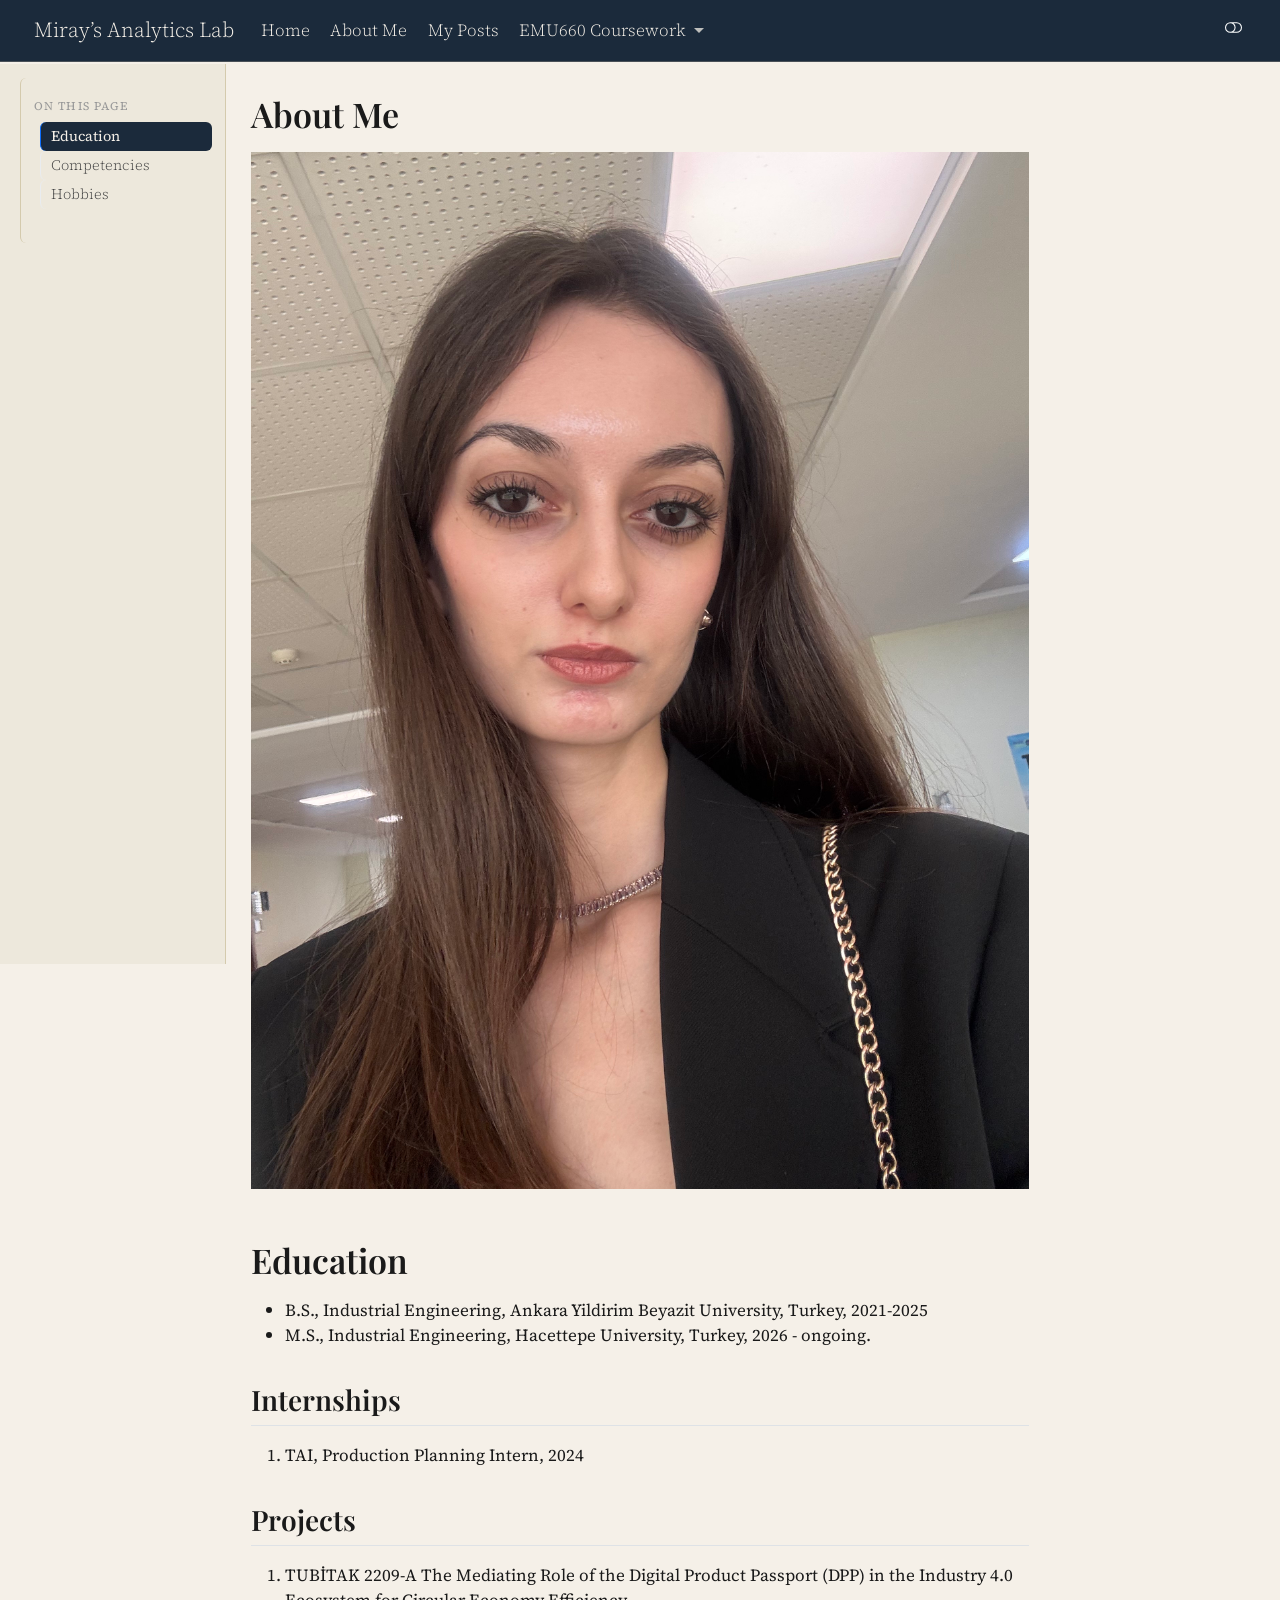
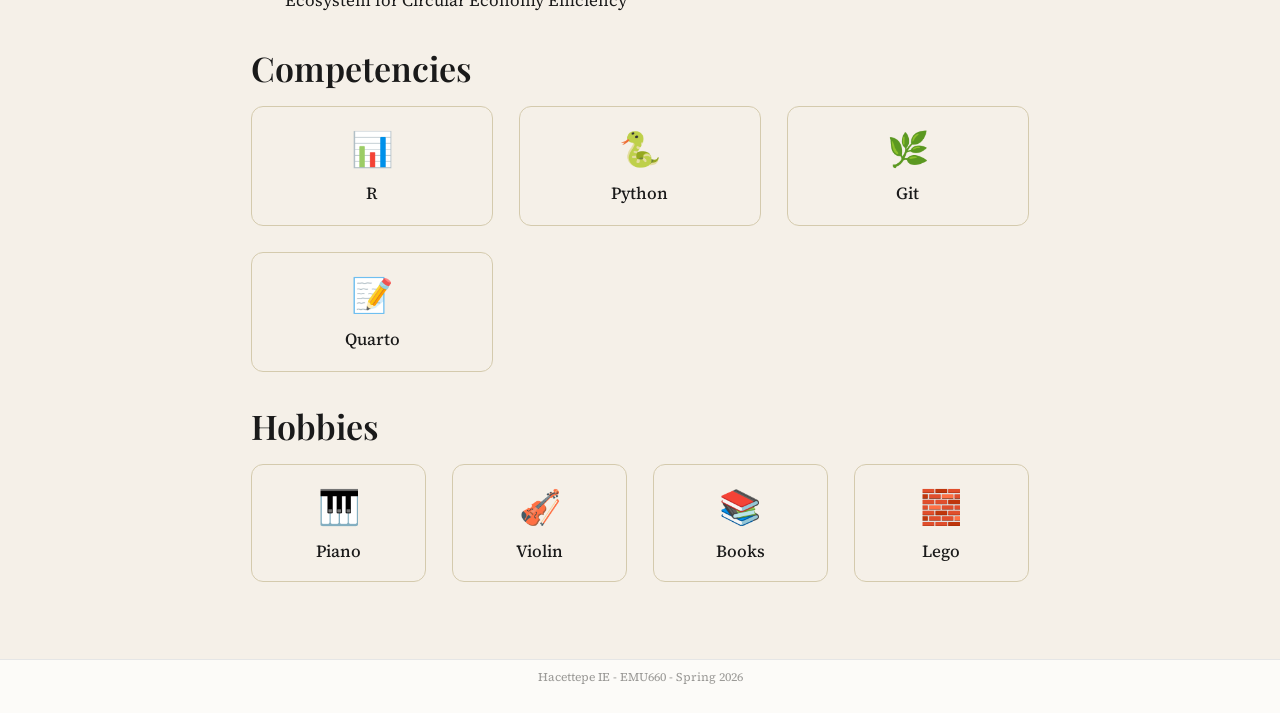
==== commit 599a4656: "update" ====
--- a/docs/about.html
+++ b/docs/about.html
@@ -42,9 +42,9 @@
 <link href="site_libs/quarto-html/quarto-syntax-highlighting-7b89279ff1a6dce999919e0e67d4d9ec.css" rel="stylesheet" class="quarto-color-scheme-extra" id="quarto-text-highlighting-styles">
 <script src="site_libs/bootstrap/bootstrap.min.js"></script>
 <link href="site_libs/bootstrap/bootstrap-icons.css" rel="stylesheet">
-<link href="site_libs/bootstrap/bootstrap-17efe195fb522860841ea5a91abe93c9.min.css" rel="stylesheet" append-hash="true" class="quarto-color-scheme" id="quarto-bootstrap" data-mode="light">
-<link href="site_libs/bootstrap/bootstrap-dark-830ea00062cce7f05971b20db7515776.min.css" rel="stylesheet" append-hash="true" class="quarto-color-scheme quarto-color-alternate" id="quarto-bootstrap" data-mode="dark">
-<link href="site_libs/bootstrap/bootstrap-17efe195fb522860841ea5a91abe93c9.min.css" rel="stylesheet" append-hash="true" class="quarto-color-scheme-extra" id="quarto-bootstrap" data-mode="light">
+<link href="site_libs/bootstrap/bootstrap-1d0d7fce6a55aea3cf90d1028a00afc5.min.css" rel="stylesheet" append-hash="true" class="quarto-color-scheme" id="quarto-bootstrap" data-mode="light">
+<link href="site_libs/bootstrap/bootstrap-dark-00b8c3852a9255b8116e613486f71e85.min.css" rel="stylesheet" append-hash="true" class="quarto-color-scheme quarto-color-alternate" id="quarto-bootstrap" data-mode="dark">
+<link href="site_libs/bootstrap/bootstrap-1d0d7fce6a55aea3cf90d1028a00afc5.min.css" rel="stylesheet" append-hash="true" class="quarto-color-scheme-extra" id="quarto-bootstrap" data-mode="light">
 <script id="quarto-search-options" type="application/json">{
   "location": "navbar",
   "copy-button": false,
@@ -73,7 +73,7 @@
   }
 }</script>
 <link rel="preconnect" href="https://fonts.googleapis.com">
-<link href="https://fonts.googleapis.com/css2?family=Inter:wght@400;500;600&amp;family=Playfair+Display:wght@500;600&amp;display=swap" rel="stylesheet">
+<link href="https://fonts.googleapis.com/css2?family=Source+Serif+4:ital,wght@0,300;0,400;0,600;1,300&amp;family=Playfair+Display:wght@500;600;700&amp;display=swap" rel="stylesheet">
 
 
 </head>
